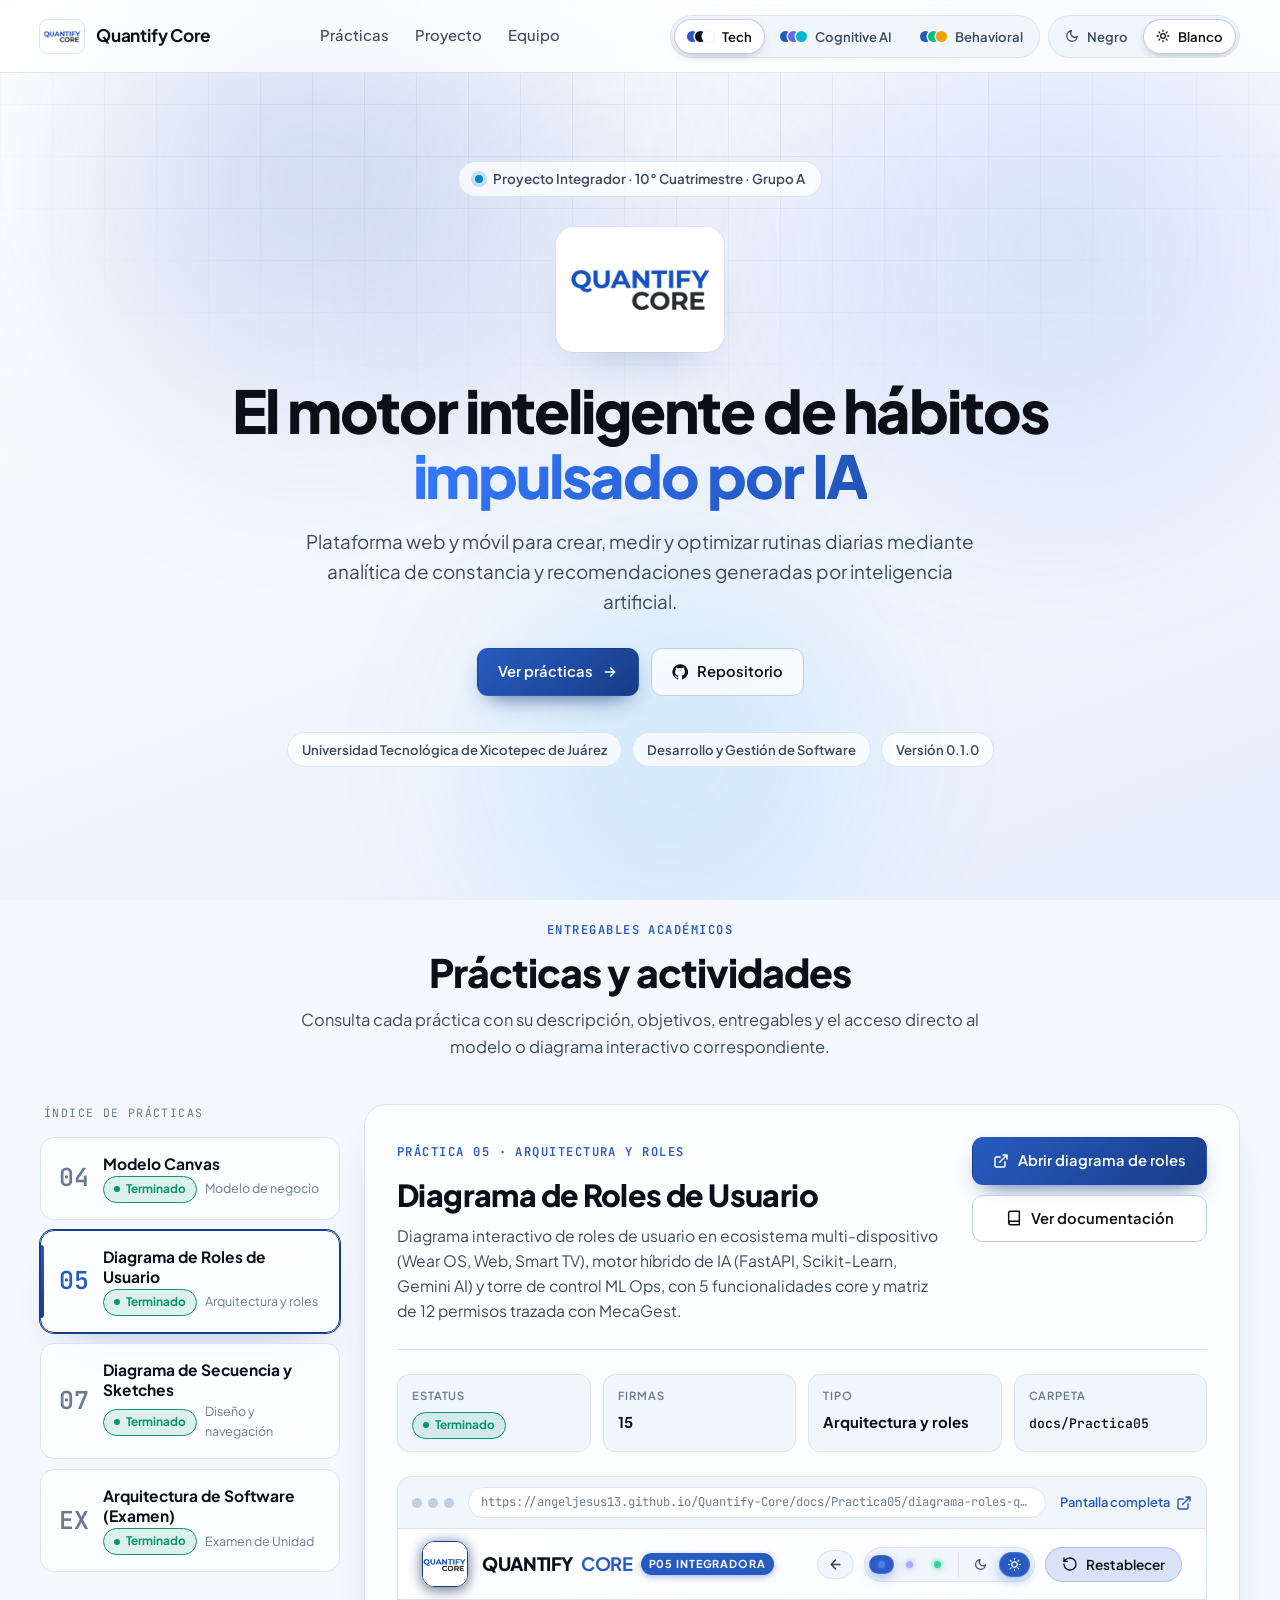
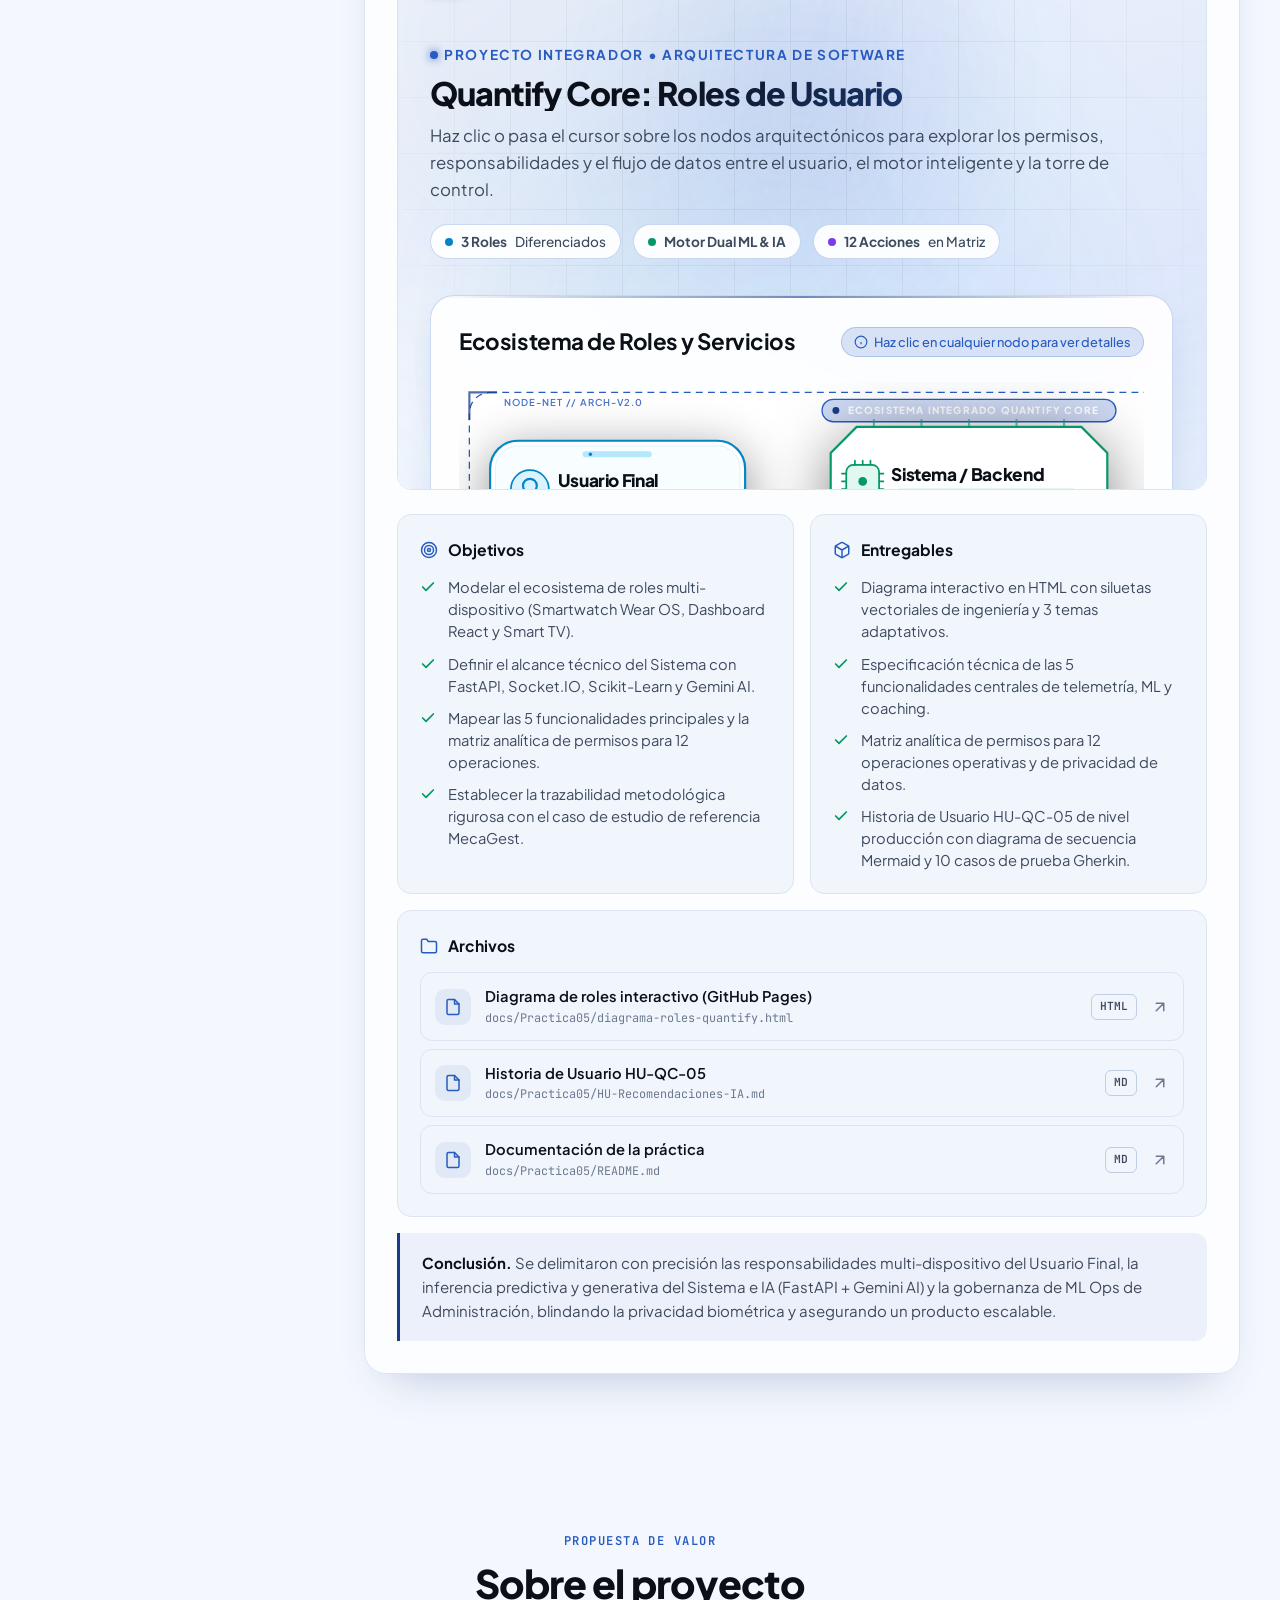
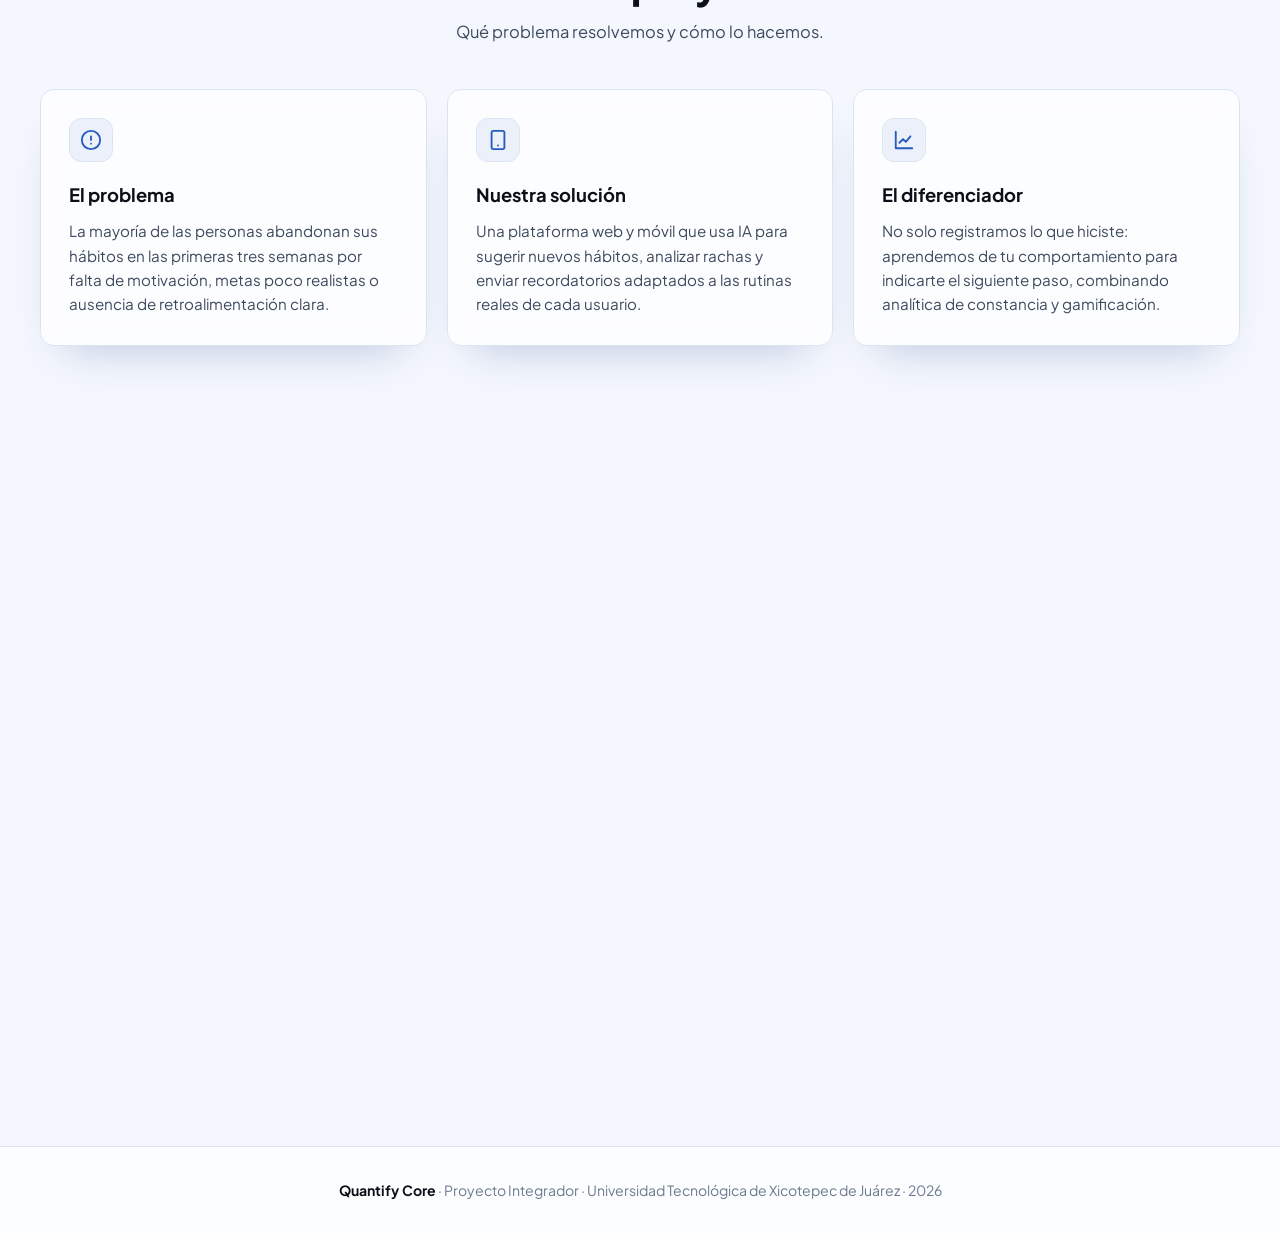
==== index.html @ 7a669c56 "deploy(pages): publicar galeria preservando el portal existente" ====
<!DOCTYPE html>
<html lang="es" data-theme="tech-dark" data-palette="tech">
<head>
  <meta charset="UTF-8">
  <meta name="viewport" content="width=device-width, initial-scale=1.0">
  <title>Quantify Core | Proyecto Integrador</title>
  <meta name="description" content="Quantify Core: motor inteligente para el seguimiento, análisis y optimización de hábitos con IA. Portal del Proyecto Integrador con prácticas, modelos y diagramas interactivos.">
  <meta name="theme-color" content="#0B0F17">

  <!-- Aplica el tema guardado antes del primer pintado para evitar parpadeos -->
  <script>
    (function () {
      var root = document.documentElement;
      var palette = 'tech';
      var mode = 'dark';
      try {
        var saved = JSON.parse(localStorage.getItem('qc-theme'));
        if (saved && ['tech', 'cognitive', 'behavioral'].indexOf(saved.palette) !== -1) {
          palette = saved.palette;
          mode = saved.mode === 'light' ? 'light' : 'dark';
        } else if (window.matchMedia && matchMedia('(prefers-color-scheme: light)').matches) {
          mode = 'light';
        }
      } catch (e) {}
      root.dataset.palette = palette;
      root.dataset.mode = mode;
      root.dataset.theme = palette === 'tech' ? 'tech-' + mode : palette;
    })();
  </script>

  <link rel="preconnect" href="https://fonts.googleapis.com">
  <link rel="preconnect" href="https://fonts.gstatic.com" crossorigin>
  <link href="https://fonts.googleapis.com/css2?family=Plus+Jakarta+Sans:wght@400;500;600;700;800&family=JetBrains+Mono:wght@500;600&display=swap" rel="stylesheet">

  <style>
    /* ==========================================================================
       1. TOKENS BASE
       ========================================================================== */
    :root {
      --font: 'Plus Jakarta Sans', system-ui, -apple-system, 'Segoe UI', sans-serif;
      --mono: 'JetBrains Mono', ui-monospace, Consolas, monospace;
      --r-sm: 8px;
      --r-md: 14px;
      --r-lg: 22px;
      --r-full: 999px;
      --ease: cubic-bezier(0.16, 1, 0.3, 1);
      --nav-h: 72px;
    }

    /* ==========================================================================
       2. TEMAS (basados en las 3 propuestas de la paleta corporativa)
       ========================================================================== */

    /* Paleta 1 | Tech Minimalist, modo Negro */
    [data-theme="tech-dark"] {
      --bg: #0B0F17;
      --bg-gradient: linear-gradient(160deg, #0B0F17 0%, #0D1524 48%, #111C35 100%);
      --surface: #161F2E;
      --surface-2: #1B2639;
      --surface-glass: rgba(22, 31, 46, 0.66);
      --border: #283548;
      --border-strong: #3A4C6E;
      --text: #FFFFFF;
      --text-2: #B4C0D0;
      --text-3: #8A99AD;
      --primary: #275BC0;
      --primary-hover: #4A7DE8;
      --primary-strong: #183D87;
      --primary-text: #7EA3F0;
      --primary-soft: rgba(39, 91, 192, 0.16);
      --accent: #0EA5E9;
      --success: #10B981;
      --warning: #F59E0B;
      --g1: rgba(39, 91, 192, 0.55);
      --g2: rgba(24, 61, 135, 0.65);
      --g3: rgba(14, 165, 233, 0.30);
      --spot: rgba(74, 125, 232, 0.12);
      --grid: rgba(255, 255, 255, 0.045);
      --shadow: 0 24px 48px -24px rgba(0, 0, 0, 0.75);
      --btn-gradient: linear-gradient(135deg, #275BC0 0%, #183D87 100%);
      --frame-bg: #0B0F17;
    }

    /* Paleta 1 | Tech Minimalist, modo Blanco */
    [data-theme="tech-light"] {
      --bg: #F4F7FD;
      --bg-gradient: linear-gradient(160deg, #FFFFFF 0%, #F4F7FD 50%, #E6EEFC 100%);
      --surface: #FFFFFF;
      --surface-2: #F1F5FC;
      --surface-glass: rgba(255, 255, 255, 0.74);
      --border: #DCE4F2;
      --border-strong: #BFCDE5;
      --text: #0B0F17;
      --text-2: #3D4A5E;
      --text-3: #6B7A90;
      --primary: #275BC0;
      --primary-hover: #183D87;
      --primary-strong: #183D87;
      --primary-text: #275BC0;
      --primary-soft: rgba(39, 91, 192, 0.08);
      --accent: #0284C7;
      --success: #059669;
      --warning: #B45309;
      --g1: rgba(39, 91, 192, 0.22);
      --g2: rgba(74, 125, 232, 0.20);
      --g3: rgba(14, 165, 233, 0.16);
      --spot: rgba(39, 91, 192, 0.07);
      --grid: rgba(11, 15, 23, 0.05);
      --shadow: 0 24px 44px -26px rgba(24, 61, 135, 0.30);
      --btn-gradient: linear-gradient(135deg, #275BC0 0%, #183D87 100%);
      --frame-bg: #FFFFFF;
    }

    /* Paleta 2 | Cognitive & Neural AI */
    [data-theme="cognitive"] {
      --bg: #090C10;
      --bg-gradient: linear-gradient(150deg, #090C10 0%, #0E1122 50%, #16123A 100%);
      --surface: #131924;
      --surface-2: #192131;
      --surface-glass: rgba(19, 25, 36, 0.64);
      --border: #232E40;
      --border-strong: #3B3F72;
      --text: #F8FAFC;
      --text-2: #B6C2D4;
      --text-3: #94A3B8;
      --primary: #275BC0;
      --primary-hover: #6366F1;
      --primary-strong: #4338CA;
      --primary-text: #A5ABFB;
      --primary-soft: rgba(99, 102, 241, 0.16);
      --accent: #06B6D4;
      --success: #10B981;
      --warning: #F59E0B;
      --g1: rgba(99, 102, 241, 0.50);
      --g2: rgba(39, 91, 192, 0.55);
      --g3: rgba(6, 182, 212, 0.30);
      --spot: rgba(99, 102, 241, 0.14);
      --grid: rgba(148, 163, 184, 0.05);
      --shadow: 0 24px 50px -24px rgba(0, 0, 0, 0.8);
      --btn-gradient: linear-gradient(135deg, #275BC0 0%, #6366F1 100%);
      --frame-bg: #090C10;
    }

    /* Paleta 3 | Behavioral & Energy */
    [data-theme="behavioral"] {
      --bg: #0E131F;
      --bg-gradient: linear-gradient(155deg, #0E131F 0%, #0F1A26 50%, #0E2324 100%);
      --surface: #1A2234;
      --surface-2: #202A40;
      --surface-glass: rgba(26, 34, 52, 0.64);
      --border: #2A3550;
      --border-strong: #2F6A63;
      --text: #F9FAFB;
      --text-2: #C2CAD6;
      --text-3: #9CA3AF;
      --primary: #275BC0;
      --primary-hover: #10B981;
      --primary-strong: #183D87;
      --primary-text: #34D399;
      --primary-soft: rgba(16, 185, 129, 0.14);
      --accent: #10B981;
      --success: #10B981;
      --warning: #F59E0B;
      --g1: rgba(39, 91, 192, 0.50);
      --g2: rgba(16, 185, 129, 0.36);
      --g3: rgba(245, 158, 11, 0.22);
      --spot: rgba(16, 185, 129, 0.11);
      --grid: rgba(255, 255, 255, 0.04);
      --shadow: 0 24px 48px -24px rgba(0, 0, 0, 0.75);
      --btn-gradient: linear-gradient(135deg, #275BC0 0%, #10B981 100%);
      --frame-bg: #0E131F;
    }

    /* ==========================================================================
       3. BASE
       ========================================================================== */
    *, *::before, *::after { margin: 0; padding: 0; box-sizing: border-box; }

    html { scroll-behavior: smooth; scroll-padding-top: calc(var(--nav-h) + 16px); }

    body {
      font-family: var(--font);
      background: var(--bg);
      color: var(--text);
      line-height: 1.6;
      min-height: 100vh;
      overflow-x: hidden;
      -webkit-font-smoothing: antialiased;
      transition: background-color 0.5s var(--ease), color 0.5s var(--ease);
    }

    a { color: inherit; }
    img { max-width: 100%; display: block; }
    button { font: inherit; color: inherit; }

    :focus-visible { outline: 2px solid var(--primary-hover); outline-offset: 3px; border-radius: 6px; }

    .container { width: min(1200px, 100% - 48px); margin-inline: auto; }

    /* ==========================================================================
       4. FONDO DEGRADADO INTERACTIVO (sigue el movimiento del mouse)
       ========================================================================== */
    .bg {
      position: fixed;
      inset: 0;
      z-index: -1;
      overflow: hidden;
      pointer-events: none;
      background: var(--bg-gradient);
      transition: background 0.6s var(--ease);
    }

    .bg__blob {
      position: absolute;
      left: 0;
      top: 0;
      width: 62vmax;
      height: 62vmax;
      margin: -31vmax 0 0 -31vmax;
      border-radius: 50%;
      filter: blur(60px);
      will-change: transform;
      transition: background 0.6s var(--ease);
    }

    .bg__blob--1 { background: radial-gradient(circle, var(--g1) 0%, transparent 62%); }
    .bg__blob--2 { background: radial-gradient(circle, var(--g2) 0%, transparent 62%); }
    .bg__blob--3 { background: radial-gradient(circle, var(--g3) 0%, transparent 60%); width: 48vmax; height: 48vmax; margin: -24vmax 0 0 -24vmax; }

    .bg__spot {
      position: absolute;
      inset: 0;
      background: radial-gradient(520px circle at var(--mx, 50%) var(--my, 30%), var(--spot), transparent 65%);
    }

    .bg__grid {
      position: absolute;
      inset: 0;
      background-image:
        linear-gradient(var(--grid) 1px, transparent 1px),
        linear-gradient(90deg, var(--grid) 1px, transparent 1px);
      background-size: 52px 52px;
      -webkit-mask-image: radial-gradient(ellipse 85% 65% at 50% 0%, #000 25%, transparent 78%);
              mask-image: radial-gradient(ellipse 85% 65% at 50% 0%, #000 25%, transparent 78%);
    }

    /* ==========================================================================
       5. NAVEGACIÓN Y SELECTOR DE TEMA
       ========================================================================== */
    .nav {
      position: sticky;
      top: 0;
      z-index: 50;
      background: var(--surface-glass);
      -webkit-backdrop-filter: blur(16px) saturate(140%);
              backdrop-filter: blur(16px) saturate(140%);
      border-bottom: 1px solid var(--border);
      transition: background-color 0.5s var(--ease), border-color 0.5s var(--ease);
    }

    .nav__inner {
      min-height: var(--nav-h);
      display: flex;
      align-items: center;
      justify-content: space-between;
      gap: 20px;
      flex-wrap: wrap;
      padding-block: 10px;
    }

    .brand {
      display: flex;
      align-items: center;
      gap: 12px;
      text-decoration: none;
      font-weight: 700;
      font-size: 1.08rem;
      letter-spacing: -0.01em;
    }

    .brand img {
      width: 44px;
      height: 33px;
      object-fit: cover;
      border-radius: 8px;
      background: #FFFFFF;
      box-shadow: 0 0 0 1px var(--border);
    }

    .nav__links { display: flex; gap: 26px; }

    .nav__links a {
      text-decoration: none;
      color: var(--text-2);
      font-size: 0.93rem;
      font-weight: 500;
      transition: color 0.2s var(--ease);
    }

    .nav__links a:hover { color: var(--text); }

    .theme { display: flex; align-items: center; gap: 8px; }

    .theme__group {
      display: flex;
      gap: 4px;
      padding: 4px;
      background: var(--surface-2);
      border: 1px solid var(--border);
      border-radius: var(--r-full);
    }

    .theme__btn {
      display: inline-flex;
      align-items: center;
      gap: 8px;
      padding: 6px 12px;
      border: 0;
      border-radius: var(--r-full);
      background: transparent;
      color: var(--text-2);
      font-size: 0.82rem;
      font-weight: 600;
      cursor: pointer;
      white-space: nowrap;
      transition: background-color 0.25s var(--ease), color 0.25s var(--ease), box-shadow 0.25s var(--ease);
    }

    .theme__btn:hover { color: var(--text); }

    .theme__btn[aria-pressed="true"] {
      background: var(--surface);
      color: var(--text);
      box-shadow: 0 0 0 1px var(--border-strong), 0 4px 12px -4px rgba(0, 0, 0, 0.35);
    }

    .swatch { display: inline-flex; }

    .swatch i {
      width: 11px;
      height: 11px;
      border-radius: 50%;
      background: var(--c);
      box-shadow: 0 0 0 1.5px var(--surface-2);
    }

    .swatch i + i { margin-left: -3px; }

    .theme__mode {
      overflow: hidden;
      max-width: 220px;
      opacity: 1;
      transition: max-width 0.4s var(--ease), opacity 0.3s var(--ease), padding 0.4s var(--ease), border-width 0.4s var(--ease);
    }

    html:not([data-palette="tech"]) .theme__mode {
      max-width: 0;
      opacity: 0;
      padding-inline: 0;
      border-width: 0;
      pointer-events: none;
    }

    /* ==========================================================================
       6. HERO
       ========================================================================== */
    .hero { padding: 88px 0 72px; text-align: center; }

    .eyebrow {
      display: inline-flex;
      align-items: center;
      gap: 10px;
      padding: 6px 16px;
      border: 1px solid var(--border);
      border-radius: var(--r-full);
      background: var(--surface-glass);
      color: var(--text-2);
      font-size: 0.84rem;
      font-weight: 600;
    }

    .eyebrow__dot {
      width: 8px;
      height: 8px;
      border-radius: 50%;
      background: var(--accent);
      box-shadow: 0 0 0 4px color-mix(in srgb, var(--accent) 22%, transparent);
    }

    .hero__logo {
      width: 168px;
      height: 125px;
      object-fit: cover;
      margin: 30px auto 26px;
      border-radius: 18px;
      background: #FFFFFF;
      box-shadow: var(--shadow), 0 0 0 1px var(--border);
    }

    .hero h1 {
      font-size: clamp(2.3rem, 5.4vw, 3.7rem);
      font-weight: 800;
      line-height: 1.1;
      letter-spacing: -0.035em;
      margin-bottom: 18px;
    }

    .hero h1 span {
      background: var(--btn-gradient);
      -webkit-background-clip: text;
              background-clip: text;
      color: transparent;
      filter: brightness(1.35);
    }

    .hero__lead {
      max-width: 680px;
      margin: 0 auto 32px;
      color: var(--text-2);
      font-size: clamp(1.02rem, 1.8vw, 1.18rem);
    }

    .hero__actions { display: flex; gap: 12px; justify-content: center; flex-wrap: wrap; margin-bottom: 36px; }

    .badges { display: flex; gap: 10px; justify-content: center; flex-wrap: wrap; }

    .badge {
      padding: 6px 14px;
      border: 1px solid var(--border);
      border-radius: var(--r-full);
      background: var(--surface-glass);
      color: var(--text-2);
      font-size: 0.82rem;
      font-weight: 600;
    }

    /* ==========================================================================
       7. BOTONES
       ========================================================================== */
    .btn {
      display: inline-flex;
      align-items: center;
      justify-content: center;
      gap: 9px;
      padding: 11px 20px;
      border-radius: 11px;
      border: 1px solid transparent;
      font-size: 0.92rem;
      font-weight: 600;
      text-decoration: none;
      cursor: pointer;
      white-space: nowrap;
      transition: transform 0.25s var(--ease), box-shadow 0.25s var(--ease), border-color 0.25s var(--ease), background-color 0.25s var(--ease), filter 0.25s var(--ease);
    }

    .btn svg { flex-shrink: 0; }

    .btn--primary {
      background: var(--btn-gradient);
      color: #FFFFFF;
      box-shadow: 0 10px 24px -12px var(--primary-hover);
    }

    .btn--primary:hover { transform: translateY(-2px); filter: brightness(1.1); box-shadow: 0 14px 28px -12px var(--primary-hover); }

    .btn--ghost {
      background: var(--surface-glass);
      border-color: var(--border-strong);
      color: var(--text);
    }

    .btn--ghost:hover { border-color: var(--primary-hover); transform: translateY(-2px); }

    .btn[aria-disabled="true"] { opacity: 0.55; pointer-events: none; }

    /* ==========================================================================
       8. SECCIONES GENERALES
       ========================================================================== */
    .section { padding: 76px 0; }

    .section__head { text-align: center; max-width: 680px; margin: 0 auto 44px; }

    .kicker {
      display: inline-block;
      margin-bottom: 10px;
      font-family: var(--mono);
      font-size: 0.76rem;
      font-weight: 600;
      letter-spacing: 0.12em;
      text-transform: uppercase;
      color: var(--primary-text);
    }

    .section__head h2 {
      font-size: clamp(1.8rem, 3.4vw, 2.45rem);
      font-weight: 800;
      letter-spacing: -0.025em;
      line-height: 1.15;
      margin-bottom: 12px;
    }

    .section__head p { color: var(--text-2); font-size: 1.03rem; }

    .card {
      background: var(--surface-glass);
      -webkit-backdrop-filter: blur(14px);
              backdrop-filter: blur(14px);
      border: 1px solid var(--border);
      border-radius: var(--r-md);
      box-shadow: var(--shadow);
      transition: transform 0.3s var(--ease), border-color 0.3s var(--ease), background-color 0.5s var(--ease);
    }

    .grid-3 { display: grid; grid-template-columns: repeat(3, 1fr); gap: 20px; }

    .feature { padding: 28px; }
    .feature:hover { transform: translateY(-4px); border-color: var(--border-strong); }

    .icon-box {
      width: 44px;
      height: 44px;
      display: grid;
      place-items: center;
      margin-bottom: 18px;
      border-radius: 12px;
      background: var(--primary-soft);
      color: var(--primary-text);
      border: 1px solid var(--border);
    }

    .feature h3 { font-size: 1.15rem; margin-bottom: 10px; }
    .feature p { color: var(--text-2); font-size: 0.95rem; }

    /* ==========================================================================
       9. PRÁCTICAS (rediseño)
       ========================================================================== */
    .practicas {
      display: grid;
      grid-template-columns: 300px minmax(0, 1fr);
      gap: 24px;
      align-items: start;
    }

    .practicas__list {
      position: sticky;
      top: calc(var(--nav-h) + 24px);
      display: flex;
      flex-direction: column;
      gap: 10px;
    }

    .practicas__label {
      font-family: var(--mono);
      font-size: 0.72rem;
      letter-spacing: 0.12em;
      text-transform: uppercase;
      color: var(--text-3);
      padding: 0 4px 4px;
    }

    .ptab {
      position: relative;
      display: grid;
      grid-template-columns: auto 1fr;
      align-items: center;
      gap: 2px 14px;
      width: 100%;
      padding: 16px 18px;
      text-align: left;
      background: var(--surface-glass);
      -webkit-backdrop-filter: blur(14px);
              backdrop-filter: blur(14px);
      border: 1px solid var(--border);
      border-radius: var(--r-md);
      cursor: pointer;
      overflow: hidden;
      transition: border-color 0.25s var(--ease), transform 0.25s var(--ease), box-shadow 0.25s var(--ease);
    }

    .ptab::before {
      content: '';
      position: absolute;
      left: 0;
      top: 14px;
      bottom: 14px;
      width: 3px;
      border-radius: 0 3px 3px 0;
      background: var(--btn-gradient);
      transform: scaleY(0);
      transition: transform 0.3s var(--ease);
    }

    .ptab:hover { border-color: var(--border-strong); transform: translateX(2px); }

    .ptab[aria-selected="true"] {
      border-color: var(--primary-hover);
      box-shadow: 0 0 0 1px var(--primary-hover), var(--shadow);
    }

    .ptab[aria-selected="true"]::before { transform: scaleY(1); }

    .ptab__num {
      grid-row: span 2;
      font-family: var(--mono);
      font-size: 1.55rem;
      font-weight: 600;
      color: var(--text-3);
      transition: color 0.25s var(--ease);
    }

    .ptab[aria-selected="true"] .ptab__num { color: var(--primary-text); }

    .ptab__title { font-weight: 700; font-size: 0.97rem; line-height: 1.3; }

    .ptab__meta { display: flex; align-items: center; gap: 8px; font-size: 0.78rem; color: var(--text-3); }

    .status {
      display: inline-flex;
      align-items: center;
      gap: 6px;
      padding: 3px 10px;
      border-radius: var(--r-full);
      font-size: 0.74rem;
      font-weight: 700;
      border: 1px solid currentColor;
    }

    .status::before { content: ''; width: 6px; height: 6px; border-radius: 50%; background: currentColor; }
    .status--done { color: var(--success); background: color-mix(in srgb, var(--success) 12%, transparent); }
    .status--progress { color: var(--warning); background: color-mix(in srgb, var(--warning) 12%, transparent); }

    .practica { padding: 32px; border-radius: var(--r-lg); }
    .practica.is-entering { animation: panel-in 0.45s var(--ease); }

    @keyframes panel-in {
      from { opacity: 0; transform: translateY(10px); }
      to { opacity: 1; transform: translateY(0); }
    }

    .practica__head {
      display: flex;
      justify-content: space-between;
      align-items: flex-start;
      gap: 24px;
      flex-wrap: wrap;
      padding-bottom: 26px;
      border-bottom: 1px solid var(--border);
    }

    .practica__titles { flex: 1 1 380px; }

    .practica__titles h3 {
      font-size: clamp(1.45rem, 2.6vw, 1.9rem);
      font-weight: 800;
      letter-spacing: -0.02em;
      line-height: 1.2;
      margin: 4px 0 10px;
    }

    .practica__titles p { color: var(--text-2); font-size: 0.98rem; max-width: 640px; }

    .practica__actions { display: flex; flex-direction: column; gap: 10px; min-width: 230px; }

    .meta {
      display: grid;
      grid-template-columns: repeat(4, minmax(0, 1fr));
      gap: 12px;
      margin: 24px 0;
    }

    .meta__item {
      padding: 12px 14px;
      background: var(--surface-2);
      border: 1px solid var(--border);
      border-radius: 12px;
      min-width: 0;
    }

    .meta__label {
      display: block;
      font-size: 0.7rem;
      font-weight: 600;
      letter-spacing: 0.08em;
      text-transform: uppercase;
      color: var(--text-3);
      margin-bottom: 4px;
    }

    .meta__value { font-weight: 700; font-size: 0.93rem; overflow-wrap: anywhere; }
    .meta__value.mono { font-family: var(--mono); font-size: 0.82rem; font-weight: 500; }

    .preview {
      border: 1px solid var(--border);
      border-radius: var(--r-md);
      overflow: hidden;
      background: var(--surface-2);
    }

    .preview__bar {
      display: flex;
      align-items: center;
      gap: 14px;
      padding: 10px 14px;
      border-bottom: 1px solid var(--border);
    }

    .preview__dots { display: flex; gap: 6px; }
    .preview__dots i { width: 10px; height: 10px; border-radius: 50%; background: var(--border-strong); }

    .preview__url {
      flex: 1;
      min-width: 0;
      padding: 5px 12px;
      border-radius: var(--r-full);
      background: var(--frame-bg);
      border: 1px solid var(--border);
      font-family: var(--mono);
      font-size: 0.76rem;
      color: var(--text-3);
      white-space: nowrap;
      overflow: hidden;
      text-overflow: ellipsis;
    }

    .preview__open {
      display: inline-flex;
      align-items: center;
      gap: 6px;
      font-size: 0.8rem;
      font-weight: 600;
      color: var(--primary-text);
      text-decoration: none;
      white-space: nowrap;
    }

    .preview__open:hover { text-decoration: underline; }

    .preview iframe { display: block; width: 100%; height: 560px; border: 0; background: var(--frame-bg); }

    .preview__empty {
      display: grid;
      place-items: center;
      gap: 10px;
      padding: 64px 24px;
      text-align: center;
      color: var(--text-2);
    }

    .preview__empty svg { color: var(--text-3); }
    .preview__empty strong { color: var(--text); font-size: 1.05rem; }

    .cols { display: grid; grid-template-columns: 1fr 1fr; gap: 16px; margin-top: 24px; }

    .block {
      padding: 22px;
      background: var(--surface-2);
      border: 1px solid var(--border);
      border-radius: var(--r-md);
    }

    .block h4 {
      display: flex;
      align-items: center;
      gap: 10px;
      font-size: 0.98rem;
      margin-bottom: 14px;
    }

    .block h4 svg { color: var(--primary-text); }

    .checklist { list-style: none; display: grid; gap: 10px; }

    .checklist li {
      display: grid;
      grid-template-columns: 18px 1fr;
      gap: 10px;
      color: var(--text-2);
      font-size: 0.92rem;
      line-height: 1.5;
    }

    .checklist svg { margin-top: 3px; color: var(--success); }

    .files { display: grid; gap: 8px; }

    .file {
      display: grid;
      grid-template-columns: 36px minmax(0, 1fr) auto 18px;
      align-items: center;
      gap: 14px;
      padding: 12px 14px;
      background: var(--surface-2);
      border: 1px solid var(--border);
      border-radius: 12px;
      text-decoration: none;
      transition: border-color 0.25s var(--ease), transform 0.25s var(--ease);
    }

    .file:hover { border-color: var(--primary-hover); transform: translateX(3px); }

    .file__icon {
      width: 36px;
      height: 36px;
      display: grid;
      place-items: center;
      border-radius: 10px;
      background: var(--primary-soft);
      color: var(--primary-text);
    }

    .file__name { display: block; font-weight: 600; font-size: 0.92rem; }
    .file__path { display: block; font-family: var(--mono); font-size: 0.74rem; color: var(--text-3); overflow: hidden; text-overflow: ellipsis; white-space: nowrap; }

    .file__tag {
      font-family: var(--mono);
      font-size: 0.7rem;
      font-weight: 600;
      padding: 3px 8px;
      border-radius: 6px;
      border: 1px solid var(--border-strong);
      color: var(--text-2);
    }

    .file > svg { color: var(--text-3); }

    .callout {
      margin-top: 16px;
      padding: 18px 22px;
      border-left: 3px solid var(--primary-hover);
      border-radius: 0 12px 12px 0;
      background: var(--primary-soft);
      color: var(--text-2);
      font-size: 0.94rem;
    }

    .callout strong { color: var(--text); }

    /* ==========================================================================
       10. ORGANIGRAMA
       ========================================================================== */
    .org { display: grid; grid-template-columns: repeat(6, 1fr); gap: 20px; }
    .org .member { grid-column: span 2; }
    .org .member:nth-child(4) { grid-column: 3 / span 2; }

    .member { padding: 26px; text-align: center; }
    .member:hover { transform: translateY(-4px); border-color: var(--border-strong); }

    .avatar {
      width: 54px;
      height: 54px;
      margin: 0 auto 14px;
      display: grid;
      place-items: center;
      border-radius: 50%;
      background: var(--btn-gradient);
      color: #FFFFFF;
      font-weight: 700;
      letter-spacing: 0.02em;
    }

    .member h3 { font-size: 1.04rem; margin-bottom: 4px; }
    .member p { font-size: 0.86rem; color: var(--text-3); }

    /* ==========================================================================
       11. FOOTER
       ========================================================================== */
    .footer {
      margin-top: 40px;
      padding: 32px 0;
      border-top: 1px solid var(--border);
      background: var(--surface-glass);
      color: var(--text-3);
      font-size: 0.88rem;
      text-align: center;
    }

    .footer strong { color: var(--text); }

    /* ==========================================================================
       12. ANIMACIÓN DE ENTRADA
       ========================================================================== */
    .reveal { opacity: 0; transform: translateY(18px); transition: opacity 0.7s var(--ease), transform 0.7s var(--ease); }
    .reveal.is-visible { opacity: 1; transform: none; }

    /* ==========================================================================
       13. RESPONSIVE
       ========================================================================== */
    @media (max-width: 1080px) {
      .nav__links { display: none; }
    }

    @media (max-width: 920px) {
      .practicas { grid-template-columns: 1fr; }
      .practicas__list { position: static; flex-direction: row; overflow-x: auto; padding-bottom: 4px; scrollbar-width: thin; }
      .practicas__label { display: none; }
      .ptab { min-width: 250px; }
      .meta { grid-template-columns: repeat(2, minmax(0, 1fr)); }
      .grid-3 { grid-template-columns: 1fr; }
      .org { grid-template-columns: 1fr 1fr; }
      .org .member, .org .member:nth-child(4) { grid-column: auto; }
    }

    @media (max-width: 640px) {
      .container { width: min(1200px, 100% - 32px); }
      .theme__label { display: none; }
      .practica { padding: 22px; }
      .practica__actions { width: 100%; }
      .cols { grid-template-columns: 1fr; }
      .preview iframe { height: 440px; }
      .org { grid-template-columns: 1fr; }
      .file { grid-template-columns: 36px minmax(0, 1fr) 18px; }
      .file__tag { display: none; }
    }

    @media (prefers-reduced-motion: reduce) {
      *, *::before, *::after { animation: none !important; transition: none !important; scroll-behavior: auto !important; }
      .reveal { opacity: 1; transform: none; }
    }
  </style>
</head>
<body>

  <!-- Fondo degradado animado -->
  <div class="bg" aria-hidden="true">
    <div class="bg__blob bg__blob--1"></div>
    <div class="bg__blob bg__blob--2"></div>
    <div class="bg__blob bg__blob--3"></div>
    <div class="bg__spot"></div>
    <div class="bg__grid"></div>
  </div>

  <!-- Navegación -->
  <nav class="nav" aria-label="Navegación principal">
    <div class="container nav__inner">
      <a class="brand" href="#inicio">
        <img src="assets/images/productLogo.jpeg" alt="" width="44" height="33">
        <span>Quantify Core</span>
      </a>

      <div class="nav__links">
        <a href="#practicas">Prácticas</a>
        <a href="#proyecto">Proyecto</a>
        <a href="#equipo">Equipo</a>
      </div>

      <div class="theme" role="group" aria-label="Selector de tema">
        <div class="theme__group" role="group" aria-label="Paleta de colores">
          <button class="theme__btn" type="button" id="theme-tech" data-palette-btn="tech" aria-pressed="true" title="Tech Minimalist">
            <span class="swatch" aria-hidden="true"><i style="--c:#275BC0"></i><i style="--c:#0B0F17"></i><i style="--c:#FFFFFF"></i></span>
            <span class="theme__label">Tech</span>
          </button>
          <button class="theme__btn" type="button" id="theme-cognitive" data-palette-btn="cognitive" aria-pressed="false" title="Cognitive and Neural AI">
            <span class="swatch" aria-hidden="true"><i style="--c:#275BC0"></i><i style="--c:#6366F1"></i><i style="--c:#06B6D4"></i></span>
            <span class="theme__label">Cognitive AI</span>
          </button>
          <button class="theme__btn" type="button" id="theme-behavioral" data-palette-btn="behavioral" aria-pressed="false" title="Behavioral and Energy">
            <span class="swatch" aria-hidden="true"><i style="--c:#275BC0"></i><i style="--c:#10B981"></i><i style="--c:#F59E0B"></i></span>
            <span class="theme__label">Behavioral</span>
          </button>
        </div>

        <div class="theme__group theme__mode" id="themeMode" role="group" aria-label="Modo de la paleta Tech">
          <button class="theme__btn" type="button" id="mode-dark" data-mode-btn="dark" aria-pressed="true" title="Modo negro">
            <svg width="14" height="14" viewBox="0 0 24 24" fill="none" stroke="currentColor" stroke-width="2.2" stroke-linecap="round" stroke-linejoin="round" aria-hidden="true"><path d="M21 12.79A9 9 0 1 1 11.21 3 7 7 0 0 0 21 12.79z"/></svg>
            <span class="theme__label">Negro</span>
          </button>
          <button class="theme__btn" type="button" id="mode-light" data-mode-btn="light" aria-pressed="false" title="Modo blanco">
            <svg width="14" height="14" viewBox="0 0 24 24" fill="none" stroke="currentColor" stroke-width="2.2" stroke-linecap="round" stroke-linejoin="round" aria-hidden="true"><circle cx="12" cy="12" r="4"/><path d="M12 2v2M12 20v2M4.93 4.93l1.41 1.41M17.66 17.66l1.41 1.41M2 12h2M20 12h2M4.93 19.07l1.41-1.41M17.66 6.34l1.41-1.41"/></svg>
            <span class="theme__label">Blanco</span>
          </button>
        </div>
      </div>
    </div>
  </nav>

  <main id="inicio">
    <!-- Hero -->
    <header class="hero container">
      <span class="eyebrow"><span class="eyebrow__dot"></span>Proyecto Integrador · 10° Cuatrimestre · Grupo A</span>
      <img class="hero__logo" src="assets/images/productLogo.jpeg" alt="Logotipo de Quantify Core" width="168" height="125">
      <h1>El motor inteligente de hábitos<br><span>impulsado por IA</span></h1>
      <p class="hero__lead">Plataforma web y móvil para crear, medir y optimizar rutinas diarias mediante analítica de constancia y recomendaciones generadas por inteligencia artificial.</p>
      <div class="hero__actions">
        <a class="btn btn--primary" href="#practicas" id="hero-cta-practicas">
          Ver prácticas
          <svg width="16" height="16" viewBox="0 0 24 24" fill="none" stroke="currentColor" stroke-width="2.2" stroke-linecap="round" stroke-linejoin="round" aria-hidden="true"><path d="M5 12h14M13 6l6 6-6 6"/></svg>
        </a>
        <a class="btn btn--ghost" href="https://github.com/angelJesus13/Quantify-Core" target="_blank" rel="noopener" id="hero-cta-repo">
          <svg width="16" height="16" viewBox="0 0 24 24" fill="currentColor" aria-hidden="true"><path d="M12 .5a11.5 11.5 0 0 0-3.64 22.41c.58.1.79-.25.79-.56v-2c-3.2.7-3.88-1.37-3.88-1.37-.52-1.33-1.28-1.68-1.28-1.68-1.05-.72.08-.7.08-.7 1.16.08 1.77 1.19 1.77 1.19 1.03 1.77 2.7 1.26 3.36.96.1-.75.4-1.26.73-1.55-2.55-.29-5.24-1.28-5.24-5.68 0-1.26.45-2.28 1.19-3.09-.12-.29-.52-1.46.11-3.05 0 0 .97-.31 3.17 1.18a11 11 0 0 1 5.78 0c2.2-1.49 3.17-1.18 3.17-1.18.63 1.59.23 2.76.11 3.05.74.81 1.19 1.83 1.19 3.09 0 4.41-2.69 5.38-5.25 5.67.41.36.78 1.06.78 2.14v3.17c0 .31.21.67.8.56A11.5 11.5 0 0 0 12 .5z"/></svg>
          Repositorio
        </a>
      </div>
      <div class="badges">
        <span class="badge">Universidad Tecnológica de Xicotepec de Juárez</span>
        <span class="badge">Desarrollo y Gestión de Software</span>
        <span class="badge">Versión 0.1.0</span>
      </div>
    </header>

    <!-- Prácticas -->
    <section class="section" id="practicas" aria-labelledby="practicas-title">
      <div class="container">
        <div class="section__head reveal">
          <span class="kicker">Entregables académicos</span>
          <h2 id="practicas-title">Prácticas y actividades</h2>
          <p>Consulta cada práctica con su descripción, objetivos, entregables y el acceso directo al modelo o diagrama interactivo correspondiente.</p>
        </div>

        <div class="practicas reveal">
          <div class="practicas__list" role="tablist" aria-label="Listado de prácticas" aria-orientation="vertical" id="practicaTabs">
            <span class="practicas__label" aria-hidden="true">Índice de prácticas</span>
          </div>
          <article class="practica card" id="practicaPanel" role="tabpanel" tabindex="0" aria-live="polite"></article>
        </div>
      </div>
    </section>

    <!-- Sobre el proyecto -->
    <section class="section" id="proyecto" aria-labelledby="proyecto-title">
      <div class="container">
        <div class="section__head reveal">
          <span class="kicker">Propuesta de valor</span>
          <h2 id="proyecto-title">Sobre el proyecto</h2>
          <p>Qué problema resolvemos y cómo lo hacemos.</p>
        </div>

        <div class="grid-3">
          <div class="card feature reveal">
            <div class="icon-box">
              <svg width="22" height="22" viewBox="0 0 24 24" fill="none" stroke="currentColor" stroke-width="2" stroke-linecap="round" stroke-linejoin="round" aria-hidden="true"><circle cx="12" cy="12" r="10"/><path d="M12 8v4M12 16h.01"/></svg>
            </div>
            <h3>El problema</h3>
            <p>La mayoría de las personas abandonan sus hábitos en las primeras tres semanas por falta de motivación, metas poco realistas o ausencia de retroalimentación clara.</p>
          </div>
          <div class="card feature reveal">
            <div class="icon-box">
              <svg width="22" height="22" viewBox="0 0 24 24" fill="none" stroke="currentColor" stroke-width="2" stroke-linecap="round" stroke-linejoin="round" aria-hidden="true"><rect x="5" y="2" width="14" height="20" rx="2"/><path d="M12 18h.01"/></svg>
            </div>
            <h3>Nuestra solución</h3>
            <p>Una plataforma web y móvil que usa IA para sugerir nuevos hábitos, analizar rachas y enviar recordatorios adaptados a las rutinas reales de cada usuario.</p>
          </div>
          <div class="card feature reveal">
            <div class="icon-box">
              <svg width="22" height="22" viewBox="0 0 24 24" fill="none" stroke="currentColor" stroke-width="2" stroke-linecap="round" stroke-linejoin="round" aria-hidden="true"><path d="M3 3v18h18"/><path d="M7 15l4-4 3 3 5-6"/></svg>
            </div>
            <h3>El diferenciador</h3>
            <p>No solo registramos lo que hiciste: aprendemos de tu comportamiento para indicarte el siguiente paso, combinando analítica de constancia y gamificación.</p>
          </div>
        </div>
      </div>
    </section>

    <!-- Organigrama -->
    <section class="section" id="equipo" aria-labelledby="equipo-title">
      <div class="container">
        <div class="section__head reveal">
          <span class="kicker">Estructura organizacional</span>
          <h2 id="equipo-title">Organigrama de la empresa</h2>
          <p>Universidad Tecnológica de Xicotepec de Juárez · Grupo A · 10° Cuatrimestre</p>
        </div>

        <div class="org">
          <div class="card member reveal"><div class="avatar" aria-hidden="true">AF</div><h3>Al Farias Leyva</h3><p>Integrante del equipo</p></div>
          <div class="card member reveal"><div class="avatar" aria-hidden="true">FG</div><h3>Francisco García García</h3><p>Integrante del equipo</p></div>
          <div class="card member reveal"><div class="avatar" aria-hidden="true">AB</div><h3>Ángel de Jesús Baños Telles</h3><p>Integrante del equipo</p></div>
          <div class="card member reveal"><div class="avatar" aria-hidden="true">JA</div><h3>Jesús Alejandro Artiaga Morales</h3><p>Integrante del equipo</p></div>
        </div>
      </div>
    </section>
  </main>

  <footer class="footer">
    <div class="container">
      <strong>Quantify Core</strong> · Proyecto Integrador · Universidad Tecnológica de Xicotepec de Juárez · 2026
    </div>
  </footer>

  <script>
    (function () {
      'use strict';

      var root = document.documentElement;
      var reduceMotion = window.matchMedia('(prefers-reduced-motion: reduce)').matches;

      /* ======================================================================
         1. TEMAS
         ====================================================================== */
      var THEME_COLORS = {
        'tech-dark': '#0B0F17',
        'tech-light': '#F4F7FD',
        'cognitive': '#090C10',
        'behavioral': '#0E131F'
      };

      var state = {
        palette: root.dataset.palette || 'tech',
        mode: root.dataset.mode || 'dark'
      };

      var paletteBtns = document.querySelectorAll('[data-palette-btn]');
      var modeBtns = document.querySelectorAll('[data-mode-btn]');
      var modeGroup = document.getElementById('themeMode');
      var metaTheme = document.querySelector('meta[name="theme-color"]');

      function applyTheme() {
        var theme = state.palette === 'tech' ? 'tech-' + state.mode : state.palette;
        root.dataset.theme = theme;
        root.dataset.palette = state.palette;
        root.dataset.mode = state.mode;

        paletteBtns.forEach(function (b) {
          b.setAttribute('aria-pressed', String(b.dataset.paletteBtn === state.palette));
        });
        modeBtns.forEach(function (b) {
          b.setAttribute('aria-pressed', String(b.dataset.modeBtn === state.mode));
        });

        var isTech = state.palette === 'tech';
        modeGroup.inert = !isTech;
        modeGroup.setAttribute('aria-hidden', String(!isTech));
        metaTheme.setAttribute('content', THEME_COLORS[theme]);

        try { localStorage.setItem('qc-theme', JSON.stringify(state)); } catch (e) {}

        var previewIframe = document.querySelector('.preview iframe');
        if (previewIframe && previewIframe.contentWindow) {
          try { previewIframe.contentWindow.postMessage({ type: 'qc-theme-change', theme: state }, '*'); } catch (e) {}
        }
      }

      paletteBtns.forEach(function (b) {
        b.addEventListener('click', function () { state.palette = b.dataset.paletteBtn; applyTheme(); });
      });
      modeBtns.forEach(function (b) {
        b.addEventListener('click', function () { state.mode = b.dataset.modeBtn; applyTheme(); });
      });

      applyTheme();

      /* ======================================================================
         2. FONDO QUE SIGUE EL MOVIMIENTO DEL MOUSE
         ====================================================================== */
      var blobs = document.querySelectorAll('.bg__blob');
      // Posición base (fracción del viewport) y cuánto reacciona cada capa al cursor
      var layers = [
        { x: 0.22, y: 0.18, k: 0.22 },
        { x: 0.82, y: 0.30, k: -0.16 },
        { x: 0.55, y: 0.85, k: 0.12 }
      ];
      var target = { x: 0, y: 0, px: window.innerWidth / 2, py: window.innerHeight * 0.3 };
      var current = { x: 0, y: 0, px: target.px, py: target.py };
      var running = true;

      function renderBackground(time) {
        var w = window.innerWidth;
        var h = window.innerHeight;
        var t = (time || 0) / 1000;

        current.x += (target.x - current.x) * 0.06;
        current.y += (target.y - current.y) * 0.06;
        current.px += (target.px - current.px) * 0.12;
        current.py += (target.py - current.py) * 0.12;

        blobs.forEach(function (blob, i) {
          var l = layers[i];
          var driftX = reduceMotion ? 0 : Math.sin(t * 0.25 + i * 2.1) * 0.03;
          var driftY = reduceMotion ? 0 : Math.cos(t * 0.2 + i * 1.7) * 0.03;
          var x = (l.x + current.x * l.k + driftX) * w;
          var y = (l.y + current.y * l.k + driftY) * h;
          blob.style.transform = 'translate3d(' + x.toFixed(1) + 'px,' + y.toFixed(1) + 'px,0)';
        });

        root.style.setProperty('--mx', current.px.toFixed(1) + 'px');
        root.style.setProperty('--my', current.py.toFixed(1) + 'px');

        if (running && !reduceMotion) requestAnimationFrame(renderBackground);
      }

      window.addEventListener('pointermove', function (e) {
        target.x = e.clientX / window.innerWidth - 0.5;
        target.y = e.clientY / window.innerHeight - 0.5;
        target.px = e.clientX;
        target.py = e.clientY;
        if (reduceMotion) renderBackground(0);
      }, { passive: true });

      document.addEventListener('visibilitychange', function () {
        running = !document.hidden;
        if (running && !reduceMotion) requestAnimationFrame(renderBackground);
      });

      window.addEventListener('resize', function () { if (reduceMotion) renderBackground(0); });

      renderBackground(0);
      if (!reduceMotion) requestAnimationFrame(renderBackground);

      /* ======================================================================
         3. PRÁCTICAS
         ====================================================================== */
      // Los archivos Markdown se abren en GitHub para mostrarse renderizados
      var REPO = 'https://github.com/angelJesus13/Quantify-Core/blob/main/';
      var PAGES = 'https://angeljesus13.github.io/Quantify-Core/';

      var practicas = [
        {
          id: 'practica-04',
          numero: '04',
          titulo: 'Modelo Canvas',
          tipo: 'Modelo de negocio',
          estatus: 'Terminado',
          firmas: '20',
          carpeta: 'docs/Practica04',
          descripcion: 'Business Model Canvas interactivo del proyecto integrador, generado con Archify a partir de un prompt estructurado y validado mediante revisión visual automatizada en múltiples resoluciones.',
          accion: { label: 'Abrir modelo canvas', url: 'docs/Practica04/business-model-canvas.html' },
          documentacion: REPO + 'docs/Practica04/README.md',
          objetivos: [
            'Analizar el contexto y la viabilidad del proyecto integrador.',
            'Representar la propuesta de negocio mediante un canvas interactivo con la paleta de marca.',
            'Explicar problema, segmentos de clientes, propuesta de valor, canales y recursos clave.'
          ],
          entregables: [
            'Canvas interactivo en HTML autocontenido con detalle por bloque y tema claro/oscuro.',
            'Especificación estructurada del modelo en formato JSON.',
            'Evidencia de revisión visual automatizada en distintos viewports.'
          ],
          archivos: [
            { nombre: 'Canvas interactivo (GitHub Pages)', ruta: 'docs/Practica04/business-model-canvas.html', url: PAGES + 'docs/Practica04/business-model-canvas.html', tag: 'HTML' },
            { nombre: 'Especificación del modelo', ruta: 'docs/Practica04/business-model-canvas.json', url: 'docs/Practica04/business-model-canvas.json', tag: 'JSON' },
            { nombre: 'Documentación de la práctica', ruta: 'docs/Practica04/README.md', url: REPO + 'docs/Practica04/README.md', tag: 'MD' },
            { nombre: 'Prompt utilizado', ruta: 'docs/Practica04/prompt.txt', url: 'docs/Practica04/prompt.txt', tag: 'TXT' }
          ],
          conclusion: 'El canvas evidencia que Quantify Core monetiza mediante suscripción premium (freemium), depende de APIs de IA como recurso clave y se dirige al público general interesado en formar hábitos sostenibles.'
        },
        {
          id: 'practica-05',
          numero: '05',
          titulo: 'Diagrama de Roles de Usuario',
          tipo: 'Arquitectura y roles',
          estatus: 'Terminado',
          firmas: '15',
          carpeta: 'docs/Practica05',
          descripcion: 'Diagrama interactivo de roles de usuario en ecosistema multi-dispositivo (Wear OS, Web, Smart TV), motor híbrido de IA (FastAPI, Scikit-Learn, Gemini AI) y torre de control ML Ops, con 5 funcionalidades core y matriz de 12 permisos trazada con MecaGest.',
          accion: { label: 'Abrir diagrama de roles', url: 'docs/Practica05/diagrama-roles-quantify.html' },
          documentacion: REPO + 'docs/Practica05/README.md',
          objetivos: [
            'Modelar el ecosistema de roles multi-dispositivo (Smartwatch Wear OS, Dashboard React y Smart TV).',
            'Definir el alcance técnico del Sistema con FastAPI, Socket.IO, Scikit-Learn y Gemini AI.',
            'Mapear las 5 funcionalidades principales y la matriz analítica de permisos para 12 operaciones.',
            'Establecer la trazabilidad metodológica rigurosa con el caso de estudio de referencia MecaGest.'
          ],
          entregables: [
            'Diagrama interactivo en HTML con siluetas vectoriales de ingeniería y 3 temas adaptativos.',
            'Especificación técnica de las 5 funcionalidades centrales de telemetría, ML y coaching.',
            'Matriz analítica de permisos para 12 operaciones operativas y de privacidad de datos.',
            'Historia de Usuario HU-QC-05 de nivel producción con diagrama de secuencia Mermaid y 10 casos de prueba Gherkin.'
          ],
          archivos: [
            { nombre: 'Diagrama de roles interactivo (GitHub Pages)', ruta: 'docs/Practica05/diagrama-roles-quantify.html', url: PAGES + 'docs/Practica05/diagrama-roles-quantify.html', tag: 'HTML' },
            { nombre: 'Historia de Usuario HU-QC-05', ruta: 'docs/Practica05/HU-Recomendaciones-IA.md', url: REPO + 'docs/Practica05/HU-Recomendaciones-IA.md', tag: 'MD' },
            { nombre: 'Documentación de la práctica', ruta: 'docs/Practica05/README.md', url: REPO + 'docs/Practica05/README.md', tag: 'MD' }
          ],
          conclusion: 'Se delimitaron con precisión las responsabilidades multi-dispositivo del Usuario Final, la inferencia predictiva y generativa del Sistema e IA (FastAPI + Gemini AI) y la gobernanza de ML Ops de Administración, blindando la privacidad biométrica y asegurando un producto escalable.'
        },
        {
          id: 'practica-07',
          numero: '07',
          titulo: 'Diagrama de Secuencia y Sketches',
          tipo: 'Diseño y navegación',
          estatus: 'Terminado',
          firmas: '20',
          carpeta: 'docs/practica-07',
          descripcion: 'Prototipo interactivo de navegación de 24 sketches para Usuario y Administrador en formatos móvil y PWA, con mapa de recorrido, validaciones, retornos y reglas de negocio.',
          accion: { label: 'Abrir prototipo interactivo', url: 'docs/practica-07/index.html' },
          documentacion: REPO + 'docs/practica-07/README.md',
          objetivos: [
            'Representar y probar la navegación entre los sketches de Quantify Core mediante un prototipo interactivo.',
            'Modelar 24 pantallas (15 de usuario y 9 de administración) en formatos móvil y PWA.',
            'Definir acciones, condiciones, retornos y reglas de negocio para cada interacción.',
            'Proporcionar un mapa interactivo de transiciones y validación visual de la navegación.'
          ],
          entregables: [
            'Prototipo interactivo navegable con 24 sketches en móvil y PWA.',
            'Mapa de navegación interactivo con transiciones de Usuario y Administrador.',
            'Documentación técnica con inventario de pantallas, conexiones y reglas de negocio.',
            'Evidencia de validación y pruebas de recorrido.'
          ],
          archivos: [
            { nombre: 'Prototipo interactivo (GitHub Pages)', ruta: 'docs/practica-07/index.html', url: PAGES + 'docs/practica-07/', tag: 'HTML' },
            { nombre: 'Mapa de navegación (GitHub Pages)', ruta: 'docs/practica-07/navegacion.html', url: PAGES + 'docs/practica-07/navegacion.html', tag: 'HTML' },
            { nombre: 'Documentación de la práctica', ruta: 'docs/practica-07/README.md', url: REPO + 'docs/practica-07/README.md', tag: 'MD' },
            { nombre: 'Evidencia de validación', ruta: 'docs/practica-07/VALIDACION.md', url: REPO + 'docs/practica-07/VALIDACION.md', tag: 'MD' }
          ],
          conclusion: 'Se completó la simulación interactiva con 24 sketches conectando los flujos de bienvenida, autenticación, hábitos, telemetría y panel de administración, validando la experiencia en móvil y PWA.'
        },
        {
          id: 'examen-unidad',
          numero: 'EX',
          titulo: 'Arquitectura de Software (Examen)',
          tipo: 'Examen de Unidad',
          estatus: 'Terminado',
          firmas: 'Evaluación',
          carpeta: 'docs/examen',
          descripcion: 'Diagrama integral de arquitectura de software para el ecosistema Quantify Core: clientes multi-dispositivo (Wear OS, Web, Smart TV), API Gateway, Dual Core de IA (FastAPI + Gemini), persistencia políglota y observabilidad.',
          accion: { label: 'Abrir plano de arquitectura', url: 'docs/examen/index.html' },
          documentacion: REPO + 'docs/examen/README.md',
          objetivos: [
            'Diseñar la arquitectura integral de software en capas y microservicios para Quantify Core.',
            'Modelar el flujo de telemetría offline-first desde el Smartwatch Wear OS hasta el backend.',
            'Integrar el Dual Core de IA con predicción de burnout (Scikit-Learn) y coaching explicable (Gemini AI).',
            'Definir la persistencia híbrida, seguridad perimetral y stack de observabilidad con Docker.'
          ],
          entregables: [
            'Plano interactivo en HTML/SVG con diseño de blueprint y 3 temas adaptativos.',
            'Gráfico rasterizado en alta resolución (PNG) del plano general.',
            'Memoria técnica completa documentando decisiones arquitectónicas y flujos de datos.'
          ],
          archivos: [
            { nombre: 'Plano interactivo de arquitectura (GitHub Pages)', ruta: 'docs/examen/index.html', url: PAGES + 'docs/examen/index.html', tag: 'HTML' },
            { nombre: 'Diagrama en alta resolución', ruta: 'docs/examen/arquitectura-quantify.png', url: PAGES + 'docs/examen/arquitectura-quantify.png', tag: 'PNG' },
            { nombre: 'Documentación técnica del examen', ruta: 'docs/examen/README.md', url: REPO + 'docs/examen/README.md', tag: 'MD' }
          ],
          conclusion: 'Se formalizó la arquitectura de software completa de Quantify Core, garantizando escalabilidad, resiliencia ante desconexiones y explicabilidad de IA para la formación sustentable de hábitos.'
        }
      ];

      var ICONS = {
        external: '<svg width="16" height="16" viewBox="0 0 24 24" fill="none" stroke="currentColor" stroke-width="2.2" stroke-linecap="round" stroke-linejoin="round" aria-hidden="true"><path d="M18 13v6a2 2 0 0 1-2 2H5a2 2 0 0 1-2-2V8a2 2 0 0 1 2-2h6"/><path d="M15 3h6v6M10 14L21 3"/></svg>',
        book: '<svg width="16" height="16" viewBox="0 0 24 24" fill="none" stroke="currentColor" stroke-width="2.2" stroke-linecap="round" stroke-linejoin="round" aria-hidden="true"><path d="M4 19.5A2.5 2.5 0 0 1 6.5 17H20V2H6.5A2.5 2.5 0 0 0 4 4.5v15z"/><path d="M6.5 17A2.5 2.5 0 0 0 4 19.5 2.5 2.5 0 0 0 6.5 22H20v-5"/></svg>',
        clock: '<svg width="16" height="16" viewBox="0 0 24 24" fill="none" stroke="currentColor" stroke-width="2.2" stroke-linecap="round" stroke-linejoin="round" aria-hidden="true"><circle cx="12" cy="12" r="10"/><path d="M12 6v6l4 2"/></svg>',
        check: '<svg width="16" height="16" viewBox="0 0 24 24" fill="none" stroke="currentColor" stroke-width="2.6" stroke-linecap="round" stroke-linejoin="round" aria-hidden="true"><path d="M20 6L9 17l-5-5"/></svg>',
        target: '<svg width="18" height="18" viewBox="0 0 24 24" fill="none" stroke="currentColor" stroke-width="2" stroke-linecap="round" stroke-linejoin="round" aria-hidden="true"><circle cx="12" cy="12" r="10"/><circle cx="12" cy="12" r="6"/><circle cx="12" cy="12" r="2"/></svg>',
        box: '<svg width="18" height="18" viewBox="0 0 24 24" fill="none" stroke="currentColor" stroke-width="2" stroke-linecap="round" stroke-linejoin="round" aria-hidden="true"><path d="M21 16V8a2 2 0 0 0-1-1.73l-7-4a2 2 0 0 0-2 0l-7 4A2 2 0 0 0 3 8v8a2 2 0 0 0 1 1.73l7 4a2 2 0 0 0 2 0l7-4A2 2 0 0 0 21 16z"/><path d="M3.27 6.96L12 12.01l8.73-5.05M12 22.08V12"/></svg>',
        folder: '<svg width="18" height="18" viewBox="0 0 24 24" fill="none" stroke="currentColor" stroke-width="2" stroke-linecap="round" stroke-linejoin="round" aria-hidden="true"><path d="M22 19a2 2 0 0 1-2 2H4a2 2 0 0 1-2-2V5a2 2 0 0 1 2-2h5l2 3h9a2 2 0 0 1 2 2z"/></svg>',
        file: '<svg width="18" height="18" viewBox="0 0 24 24" fill="none" stroke="currentColor" stroke-width="2" stroke-linecap="round" stroke-linejoin="round" aria-hidden="true"><path d="M14 2H6a2 2 0 0 0-2 2v16a2 2 0 0 0 2 2h12a2 2 0 0 0 2-2V8z"/><path d="M14 2v6h6"/></svg>',
        arrow: '<svg width="18" height="18" viewBox="0 0 24 24" fill="none" stroke="currentColor" stroke-width="2" stroke-linecap="round" stroke-linejoin="round" aria-hidden="true"><path d="M7 17L17 7M7 7h10v10"/></svg>'
      };

      var tabsEl = document.getElementById('practicaTabs');
      var panelEl = document.getElementById('practicaPanel');
      var tabs = [];

      function statusClass(p) { return p.estatus === 'Terminado' ? 'status--done' : 'status--progress'; }

      function renderTabs() {
        practicas.forEach(function (p, i) {
          var btn = document.createElement('button');
          btn.type = 'button';
          btn.className = 'ptab';
          btn.id = 'tab-' + p.id;
          btn.setAttribute('role', 'tab');
          btn.setAttribute('aria-controls', 'practicaPanel');
          btn.setAttribute('aria-selected', 'false');
          btn.tabIndex = -1;
          btn.innerHTML =
            '<span class="ptab__num">' + p.numero + '</span>' +
            '<span class="ptab__title">' + p.titulo + '</span>' +
            '<span class="ptab__meta"><span class="status ' + statusClass(p) + '">' + p.estatus + '</span>' + p.tipo + '</span>';
          btn.addEventListener('click', function () { select(i, true); });
          btn.addEventListener('keydown', onTabKey);
          tabsEl.appendChild(btn);
          tabs.push(btn);
        });
      }

      function onTabKey(e) {
        var idx = tabs.indexOf(e.currentTarget);
        var next = null;
        if (e.key === 'ArrowDown' || e.key === 'ArrowRight') next = (idx + 1) % tabs.length;
        if (e.key === 'ArrowUp' || e.key === 'ArrowLeft') next = (idx - 1 + tabs.length) % tabs.length;
        if (e.key === 'Home') next = 0;
        if (e.key === 'End') next = tabs.length - 1;
        if (next !== null) {
          e.preventDefault();
          select(next, true);
          tabs[next].focus();
        }
      }

      function renderPanel(p) {
        var liveUrl = p.accion ? (p.accion.url.startsWith('http') ? p.accion.url : PAGES + p.accion.url) : '';
        var actions = p.accion
          ? '<a class="btn btn--primary" id="practica-open" href="' + liveUrl + '" target="_blank" rel="noopener">' + ICONS.external + p.accion.label + '</a>' +
            '<a class="btn btn--ghost" id="practica-docs" href="' + p.documentacion + '" target="_blank" rel="noopener">' + ICONS.book + 'Ver documentación</a>'
          : '<span class="btn btn--ghost" aria-disabled="true">' + ICONS.clock + 'Entrega en desarrollo</span>';

        var preview = p.accion
          ? '<div class="preview">' +
              '<div class="preview__bar">' +
                '<span class="preview__dots" aria-hidden="true"><i></i><i></i><i></i></span>' +
                '<span class="preview__url">' + liveUrl + '</span>' +
                '<a class="preview__open" href="' + liveUrl + '" target="_blank" rel="noopener">Pantalla completa ' + ICONS.external + '</a>' +
              '</div>' +
              '<iframe src="' + p.accion.url + '" title="Vista previa: ' + p.titulo + '" loading="lazy"></iframe>' +
            '</div>'
          : '<div class="preview"><div class="preview__empty">' +
              '<svg width="44" height="44" viewBox="0 0 24 24" fill="none" stroke="currentColor" stroke-width="1.5" stroke-linecap="round" stroke-linejoin="round" aria-hidden="true"><circle cx="12" cy="12" r="10"/><path d="M12 6v6l4 2"/></svg>' +
              '<strong>Vista previa no disponible</strong>' +
              '<span>El diagrama se publicará en esta sección al concluir la práctica.</span>' +
            '</div></div>';

        var list = function (items) {
          return '<ul class="checklist">' + items.map(function (t) { return '<li>' + ICONS.check + '<span>' + t + '</span></li>'; }).join('') + '</ul>';
        };

        var files = p.archivos.length
          ? '<div class="files">' + p.archivos.map(function (f) {
              return '<a class="file" href="' + f.url + '" target="_blank" rel="noopener">' +
                '<span class="file__icon">' + ICONS.file + '</span>' +
                '<span><span class="file__name">' + f.nombre + '</span><span class="file__path">' + f.ruta + '</span></span>' +
                '<span class="file__tag">' + f.tag + '</span>' +
                ICONS.arrow +
              '</a>';
            }).join('') + '</div>'
          : '<p style="color: var(--text-3); font-size: 0.92rem;">Los archivos se agregarán al completar la entrega.</p>';

        panelEl.innerHTML =
          '<div class="practica__head">' +
            '<div class="practica__titles">' +
              '<span class="kicker">Práctica ' + p.numero + ' · ' + p.tipo + '</span>' +
              '<h3>' + p.titulo + '</h3>' +
              '<p>' + p.descripcion + '</p>' +
            '</div>' +
            '<div class="practica__actions">' + actions + '</div>' +
          '</div>' +
          '<div class="meta">' +
            '<div class="meta__item"><span class="meta__label">Estatus</span><span class="status ' + statusClass(p) + '">' + p.estatus + '</span></div>' +
            '<div class="meta__item"><span class="meta__label">Firmas</span><span class="meta__value">' + p.firmas + '</span></div>' +
            '<div class="meta__item"><span class="meta__label">Tipo</span><span class="meta__value">' + p.tipo + '</span></div>' +
            '<div class="meta__item"><span class="meta__label">Carpeta</span><span class="meta__value mono">' + p.carpeta + '</span></div>' +
          '</div>' +
          preview +
          '<div class="cols">' +
            '<div class="block"><h4>' + ICONS.target + 'Objetivos</h4>' + list(p.objetivos) + '</div>' +
            '<div class="block"><h4>' + ICONS.box + 'Entregables</h4>' + list(p.entregables) + '</div>' +
          '</div>' +
          '<div class="block" style="margin-top: 16px;"><h4>' + ICONS.folder + 'Archivos</h4>' + files + '</div>' +
          '<div class="callout"><strong>Conclusión.</strong> ' + p.conclusion + '</div>';

        panelEl.setAttribute('aria-labelledby', 'tab-' + p.id);
        panelEl.classList.remove('is-entering');
        void panelEl.offsetWidth; // reinicia la animación de entrada
        panelEl.classList.add('is-entering');

        var frame = panelEl.querySelector('iframe');
        if (frame) {
          frame.addEventListener('load', function () {
            try { frame.contentWindow.postMessage({ type: 'qc-theme-change', theme: state }, '*'); } catch (e) {}
          });
        }
      }

      function select(index, updateHash) {
        tabs.forEach(function (t, i) {
          var active = i === index;
          t.setAttribute('aria-selected', String(active));
          t.tabIndex = active ? 0 : -1;
        });
        renderPanel(practicas[index]);
        if (updateHash && history.replaceState) history.replaceState(null, '', '#' + practicas[index].id);
      }

      renderTabs();

      // Permite enlazar directamente a una práctica: index.html#practica-04
      var fromHash = practicas.findIndex(function (p) { return '#' + p.id === location.hash; });
      var defaultIndex = practicas.findIndex(function (p) { return p.id === 'practica-05'; });
      select(fromHash !== -1 ? fromHash : defaultIndex, false);
      if (fromHash !== -1) document.getElementById('practicas').scrollIntoView();

      /* ======================================================================
         4. ANIMACIÓN DE ENTRADA AL HACER SCROLL
         ====================================================================== */
      var revealEls = document.querySelectorAll('.reveal');
      if ('IntersectionObserver' in window && !reduceMotion) {
        var io = new IntersectionObserver(function (entries) {
          entries.forEach(function (entry) {
            if (entry.isIntersecting) {
              entry.target.classList.add('is-visible');
              io.unobserve(entry.target);
            }
          });
        }, { threshold: 0.12 });
        revealEls.forEach(function (el) { io.observe(el); });
      } else {
        revealEls.forEach(function (el) { el.classList.add('is-visible'); });
      }
    })();
  </script>
</body>
</html>
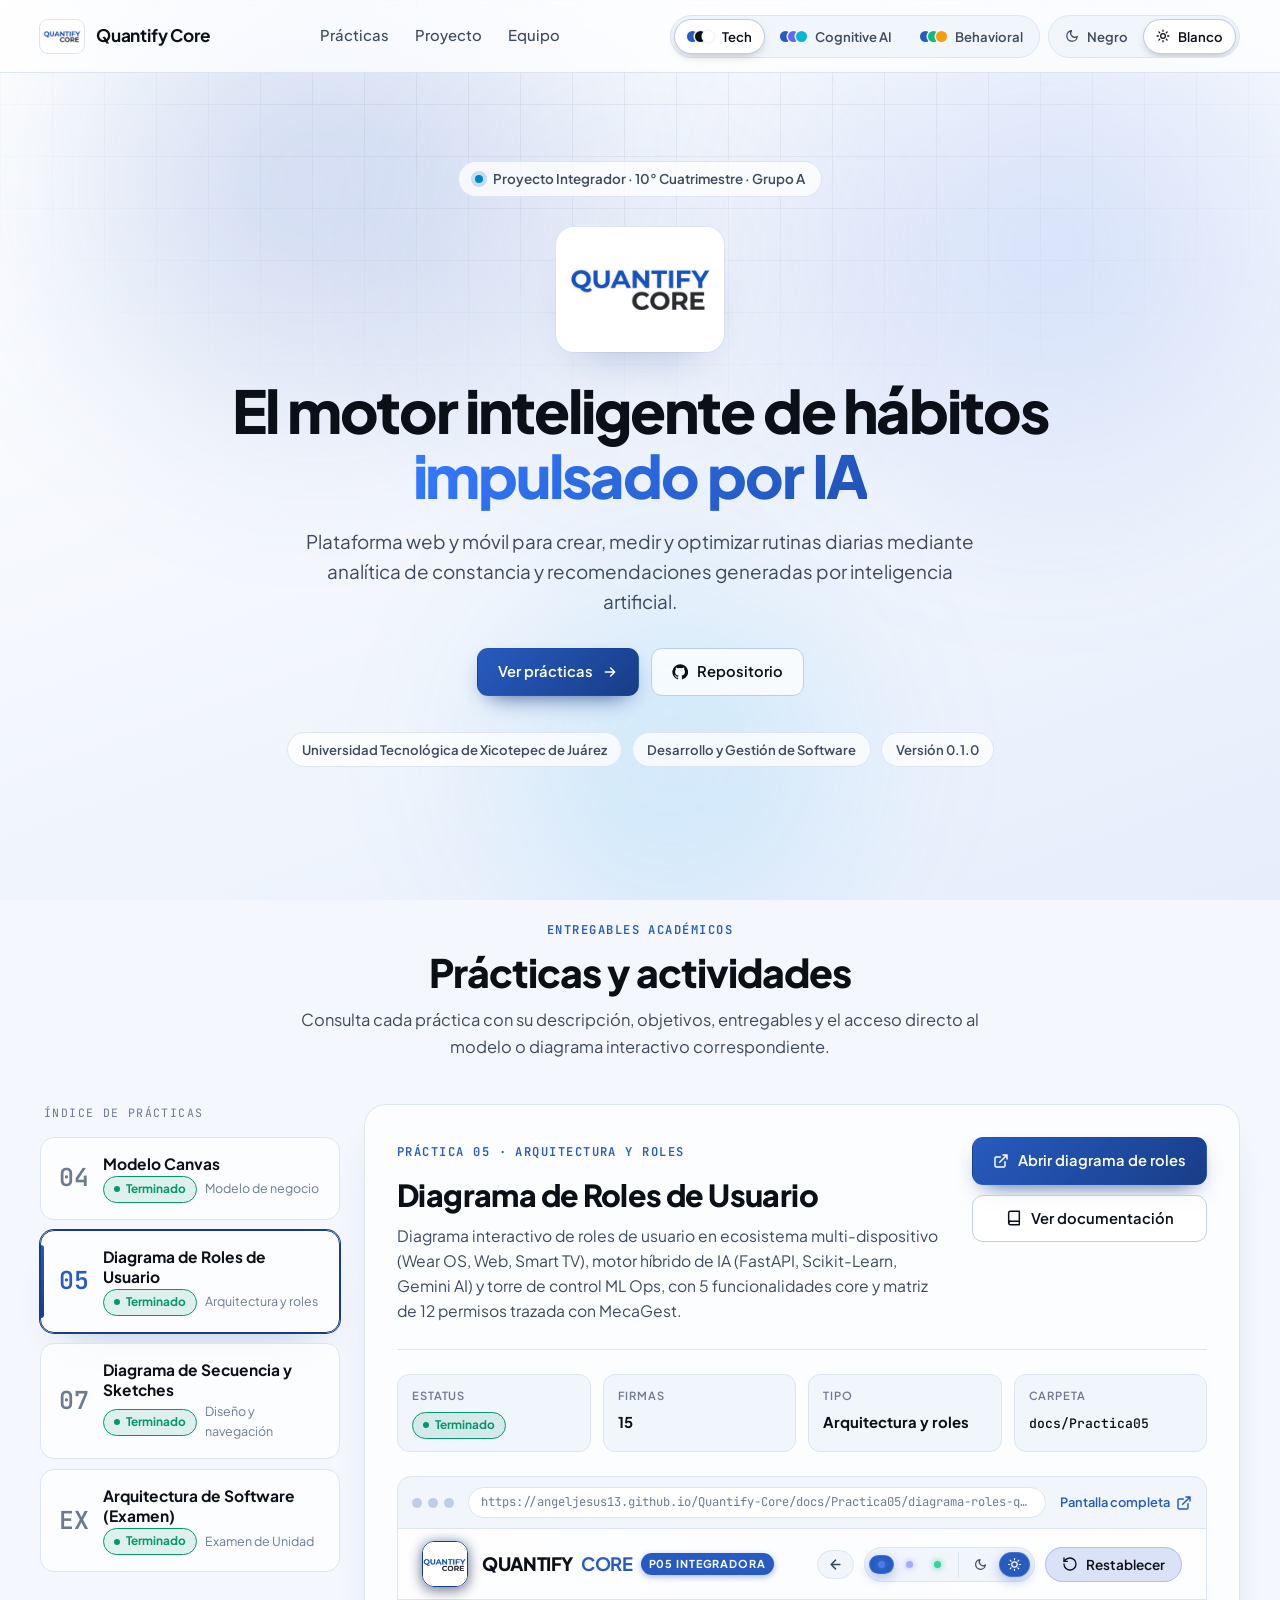
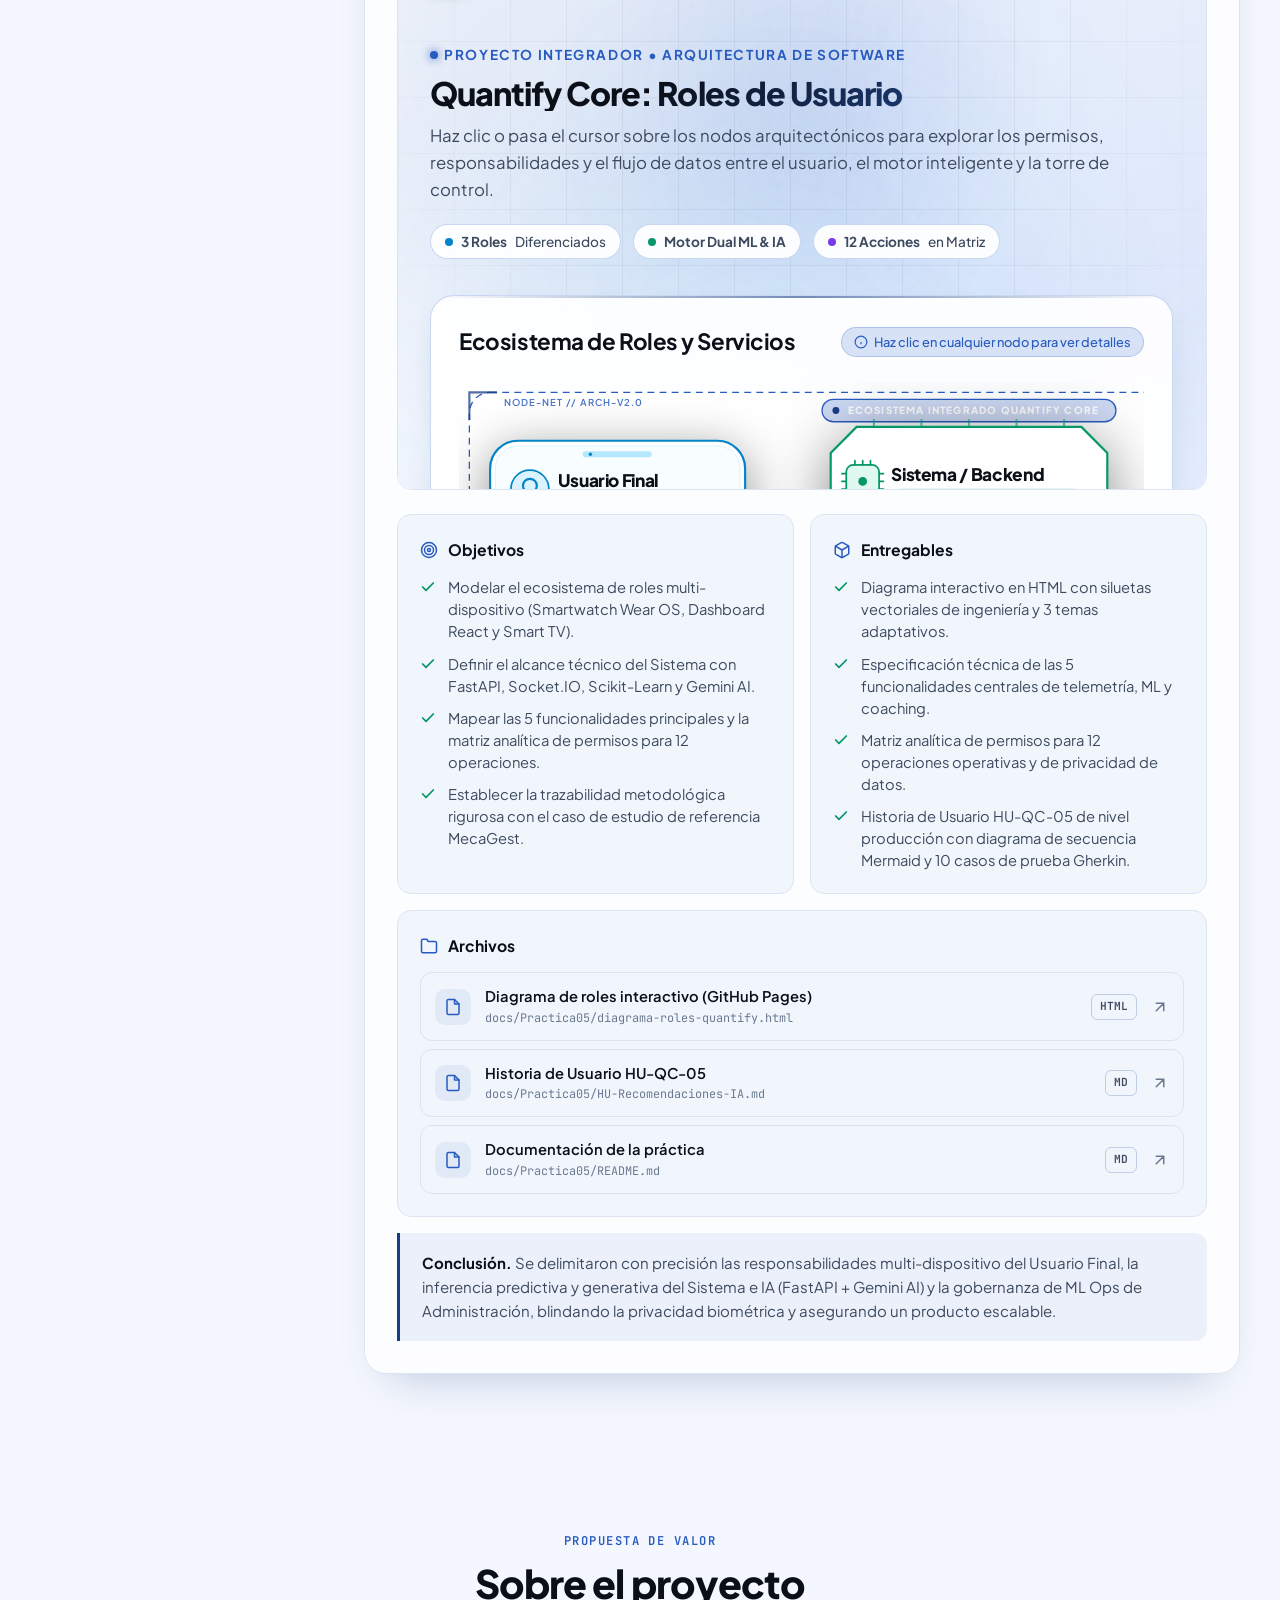
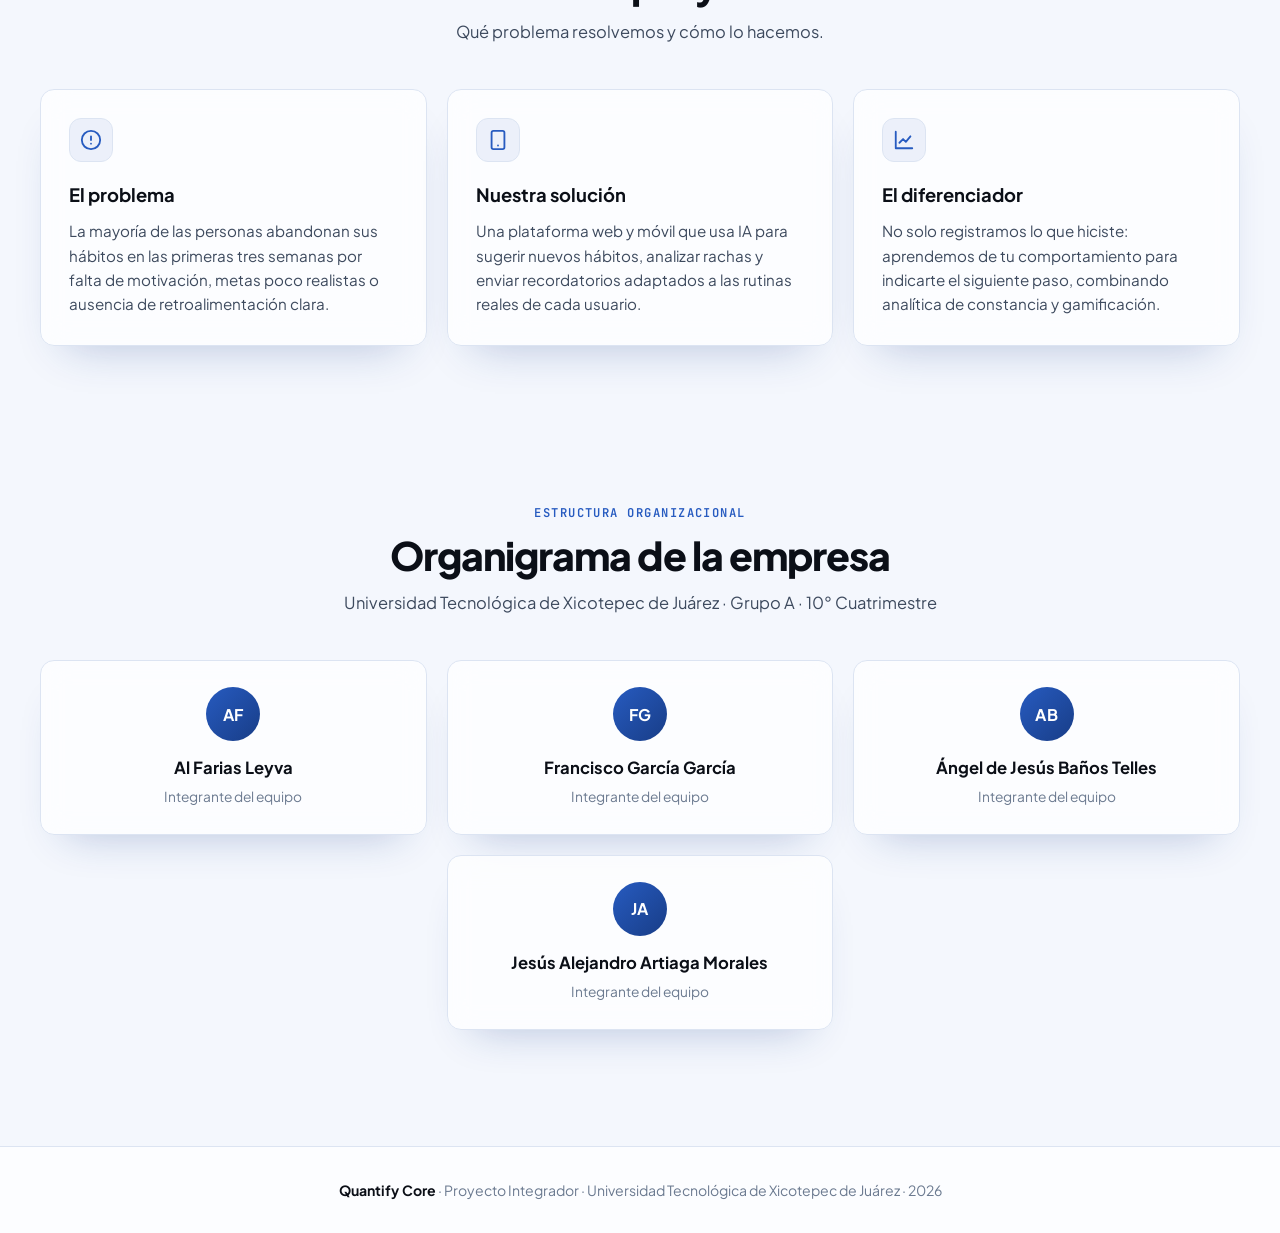
==== commit 6923ddb7: "fix(QUANCORE-26): adaptar marcas existentes al modo oscuro" ====
--- a/index.html
+++ b/index.html
@@ -917,6 +917,7 @@
       .reveal { opacity: 1; transform: none; }
     }
   </style>
+<link rel="stylesheet" href="assets/images/brand/theme.css"><script src="assets/images/brand/theme.js" defer></script>
 </head>
 <body>
 
@@ -933,7 +934,7 @@
   <nav class="nav" aria-label="Navegación principal">
     <div class="container nav__inner">
       <a class="brand" href="#inicio">
-        <img src="assets/images/productLogo.jpeg" alt="" width="44" height="33">
+        <img data-brand-dark="assets/images/brand/product-dark.png" src="assets/images/productLogo.jpeg" alt="" width="44" height="33">
         <span>Quantify Core</span>
       </a>
 
@@ -977,7 +978,7 @@
     <!-- Hero -->
     <header class="hero container">
       <span class="eyebrow"><span class="eyebrow__dot"></span>Proyecto Integrador · 10° Cuatrimestre · Grupo A</span>
-      <img class="hero__logo" src="assets/images/productLogo.jpeg" alt="Logotipo de Quantify Core" width="168" height="125">
+      <img data-brand-dark="assets/images/brand/product-dark.png" class="hero__logo" src="assets/images/productLogo.jpeg" alt="Logotipo de Quantify Core" width="168" height="125">
       <h1>El motor inteligente de hábitos<br><span>impulsado por IA</span></h1>
       <p class="hero__lead">Plataforma web y móvil para crear, medir y optimizar rutinas diarias mediante analítica de constancia y recomendaciones generadas por inteligencia artificial.</p>
       <div class="hero__actions">
--- a/assets/images/brand/theme.css
+++ b/assets/images/brand/theme.css
@@ -0,0 +1,2 @@
+/* El PNG ya tiene alfa; ningún consumidor debe añadirle una placa en oscuro. */
+img[data-brand-on-dark="true"]{background:transparent!important;box-shadow:none!important}
